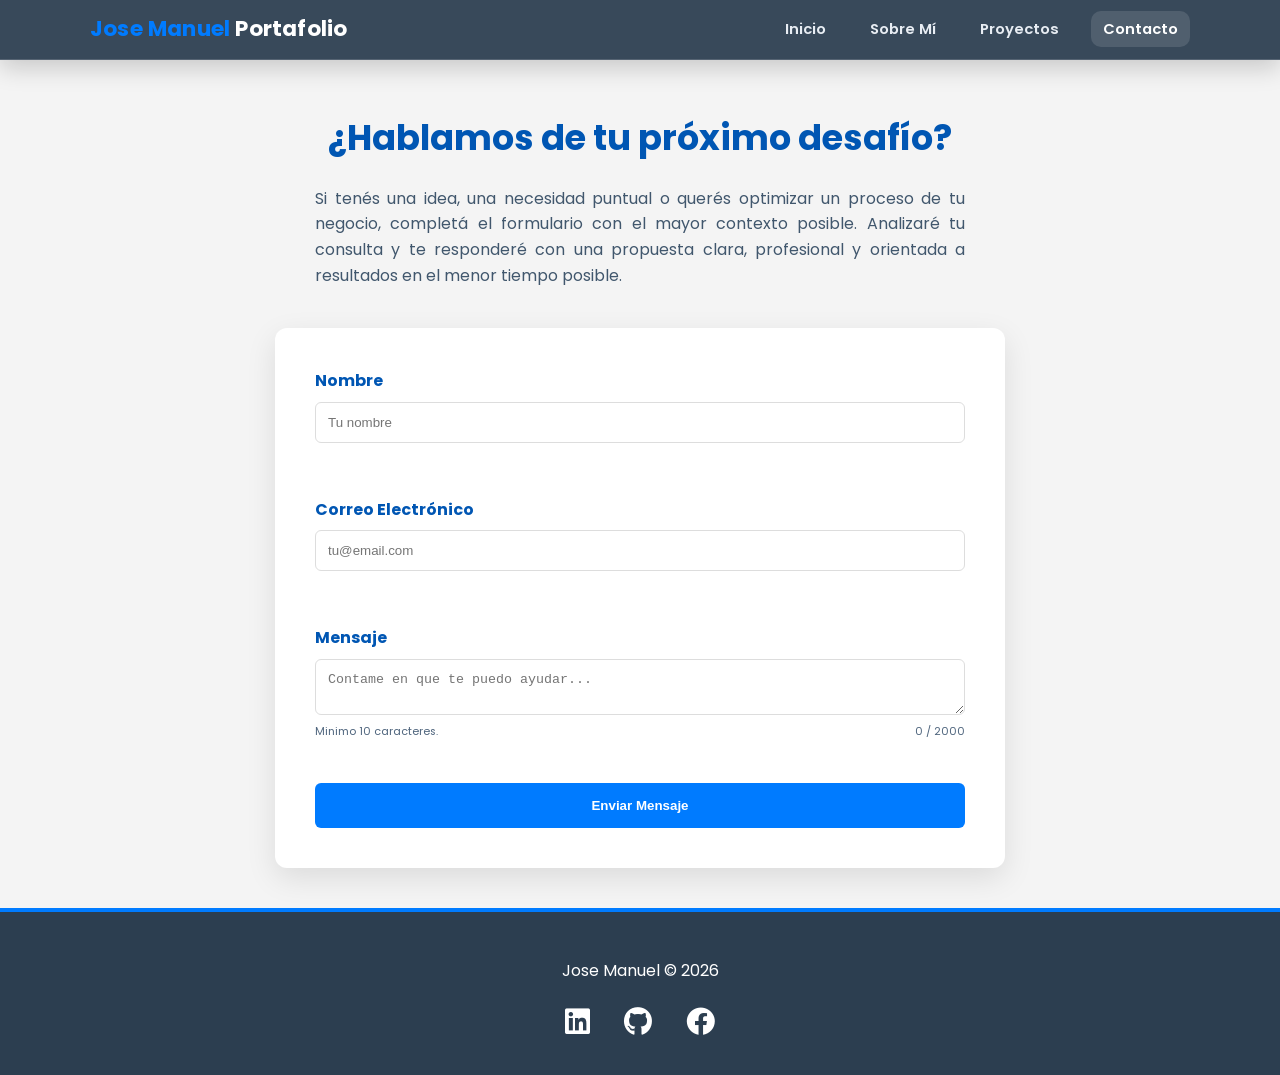
==== contacto.html @ e277f6f5 "Rediseño portfolio + mejoras de contacto y SMTP" ====
<!DOCTYPE html>
<html lang="es">
<head>
    <meta charset="UTF-8">
    <meta name="viewport" content="width=device-width, initial-scale=1.0">
    <link href="https://fonts.googleapis.com/css2?family=Poppins:wght@300;400;600;700&family=Roboto+Mono:wght@400;700&display=swap" rel="stylesheet">
    <link rel="stylesheet" href="https://cdnjs.cloudflare.com/ajax/libs/font-awesome/6.0.0-beta3/css/all.min.css">
    <link rel="stylesheet" href="css/normalize.css">
    <link rel="stylesheet" href="css/style.css">
    <title>Contacto</title>
</head>
<body>
    <header>
        <div class="container">
            <div id="branding">
                <h1><span class="highlight">Jose Manuel</span> Portafolio</h1>
            </div>
            <nav class="navigation">
                <button class="nav-toggle" type="button" aria-expanded="false" aria-label="Abrir menú" aria-controls="site-menu">
                    <span></span>
                    <span></span>
                    <span></span>
                </button>
                <ul id="site-menu">
                    <li><a href="index.html">Inicio</a></li>
                    <li><a href="sobremi.html">Sobre Mí</a></li>
                    <li><a href="proyectos.html">Proyectos</a></li>
                    <li class="current"><a href="contacto.html">Contacto</a></li>
                </ul>
            </nav>
        </div>
    </header>

    <section id="contact" class="container">
        <h2 class="section-title">¿Hablamos de tu próximo desafío?</h2>
        <p class="contact-lead">
            Si tenés una idea, una necesidad puntual o querés optimizar un proceso de tu negocio, completá el formulario con el mayor contexto posible.
            Analizaré tu consulta y te responderé con una propuesta clara, profesional y orientada a resultados en el menor tiempo posible.
        </p>
        
        <div class="contact-card">

            <form action="api/contact.php" method="POST" class="contact-form" novalidate>
                <div class="form-group">
                    <label for="name">Nombre</label>
                    <input type="text" name="name" id="name" minlength="2" maxlength="80" autocomplete="name" placeholder="Tu nombre" required>
                    <small class="field-error" id="name-error" aria-live="polite"></small>
                </div>
                <div class="form-group">
                    <label for="email">Correo Electrónico</label>
                    <input type="email" name="email" id="email" maxlength="150" autocomplete="email" placeholder="tu@email.com" required>
                    <small class="field-error" id="email-error" aria-live="polite"></small>
                </div>
                <div class="form-group">
                    <label for="message">Mensaje</label>
                    <textarea name="message" id="message" minlength="10" maxlength="2000" placeholder="Contame en que te puedo ayudar..." required></textarea>
                    <div class="field-meta">
                        <small class="field-help">Minimo 10 caracteres.</small>
                        <small class="char-counter" id="message-counter">0 / 2000</small>
                    </div>
                    <small class="field-error" id="message-error" aria-live="polite"></small>
                </div>
                <div class="hp-field" aria-hidden="true">
                    <label for="company">Empresa</label>
                    <input type="text" name="company" id="company" tabindex="-1" autocomplete="off">
                </div>
                <input type="hidden" name="started_at" id="started-at" value="">
                <button type="submit" class="btn btn-primary">Enviar Mensaje</button>
            </form>
            <p class="form-status" id="form-status" aria-live="polite"></p>
        </div>
    </section>

    <footer>
        <div class="container">
            <p>Jose Manuel &copy; 2026</p>
            <div class="social-icons">
                <a href="https://www.linkedin.com/in/josemanuell/" target="_blank" rel="noopener" aria-label="LinkedIn">
                    <i class="fab fa-linkedin"></i>
                </a>
                <a href="https://github.com/josemanuelweb" target="_blank" rel="noopener" aria-label="GitHub">
                    <i class="fab fa-github"></i>
                </a>
                <a href="https://www.facebook.com/profile.php?id=61586105055388" target="_blank" rel="noopener" aria-label="Facebook">
                    <i class="fab fa-facebook"></i>
                </a>
            </div>
        </div>
    </footer>

    <script src="js/script.js"></script>
</body>
</html>
---- css/style.css ----
/* --- VARIABLES Y CONFIGURACIÓN --- */
:root {
    --primary-color: #0056b3;    /* Azul Seniority */
    --secondary-color: #007bff;  /* Azul Acción */
    --bg-dark: #2c3e50;          /* Gris Oscuro (Header/Footer) */
    --bg-light: #f4f4f4;         /* Fondo General */
    --white: #ffffff;
    --text-color: #333;
    --shadow: 0 10px 30px rgba(0,0,0,0.1);
}

/* --- GENERALES --- */
body {
    font-family: 'Poppins', sans-serif;
    margin: 0;
    padding: 0;
    line-height: 1.6;
    color: var(--text-color);
    background-color: var(--bg-light);

    display: flex;
    flex-direction: column;
    min-height: 100vh;
    margin: 0;
}

main, section.container {
    flex: 1; /* Esto empuja el footer hacia abajo */
}

.container {
    width: 90%;
    max-width: 1100px;
    margin: auto;
    overflow: hidden;
}

/* --- ENCABEZADO (HEADER) --- */
header {
    position: sticky;
    top: 0;
    z-index: 1000;
    background: rgba(44, 62, 80, 0.94);
    backdrop-filter: blur(8px);
    color: var(--white);
    padding: 0.75rem 0;
    border-bottom: 1px solid rgba(255,255,255,0.15);
    box-shadow: 0 8px 24px rgba(0,0,0,0.18);
}

header .container {
    display: flex;
    justify-content: space-between;
    align-items: center;
    overflow: visible;
}

header #branding h1 {
    margin: 0;
    font-size: 1.35rem;
    letter-spacing: 0.2px;
}

header .highlight {
    color: var(--secondary-color);
}

/* Navegación */
.navigation ul {
    margin: 0;
    padding: 0;
    list-style: none;
    display: flex;
    gap: 20px;
}

.nav-toggle {
    display: none;
    width: 42px;
    height: 42px;
    border: 1px solid rgba(255,255,255,0.25);
    background: rgba(255,255,255,0.08);
    border-radius: 10px;
    cursor: pointer;
    align-items: center;
    justify-content: center;
    flex-direction: column;
    gap: 5px;
}

.nav-toggle span {
    width: 18px;
    height: 2px;
    border-radius: 2px;
    background: #fff;
    transition: transform 0.2s ease, opacity 0.2s ease;
}

.nav-toggle[aria-expanded="true"] span:nth-child(1) {
    transform: translateY(7px) rotate(45deg);
}

.nav-toggle[aria-expanded="true"] span:nth-child(2) {
    opacity: 0;
}

.nav-toggle[aria-expanded="true"] span:nth-child(3) {
    transform: translateY(-7px) rotate(-45deg);
}

.navigation a {
    color: #e8edf3;
    text-decoration: none;
    text-transform: none;
    font-size: 0.92rem;
    font-weight: 600;
    transition: 0.25s ease;
    padding: 8px 12px;
    border-radius: 10px;
}

.navigation a:hover, .current a {
    color: #ffffff;
    background: rgba(255,255,255,0.12);
}

/* --- SECCIÓN HERO (INICIO) --- */
.hero {
    text-align: center;
    padding: 80px 0;
    background: var(--white);
}

.hero h1 { 
    font-size: 2.5rem; 
    color: var(--primary-color); 
    margin-bottom: 10px; 
}

.eyebrow {
    display: inline-block;
    padding: 6px 12px;
    border-radius: 999px;
    background: #e6f0ff;
    color: var(--primary-color);
    font-size: 0.85rem;
    font-weight: 700;
    margin-bottom: 14px;
}

.subtitle { 
    font-size: 1.3rem; 
    font-weight: 600; 
    color: var(--secondary-color); 
}

.study-line {
    margin-top: 6px;
    font-weight: 600;
    color: #35506d;
}

.hero-copy {
    max-width: 760px;
    margin: 16px auto 0;
}

.hero-text { 
    max-width: 750px; 
    margin: 20px auto; 
}

.cta-group { 
    display: flex; 
    justify-content: center; 
    gap: 15px; 
    margin-top: 30px; 
}
.btn { 
    padding: 12px 25px; 
    border-radius: 5px; 
    text-decoration: none; 
    font-weight: bold; 
    transition: 0.3s; 
    display: inline-flex;
    align-items: center;
    justify-content: center;
    text-align: center;
}
.btn-primary { 
    background: var(--primary-color); 
    color: var(--white); 
}
.btn-secondary { 
    border: 2px solid var(--primary-color); 
    color: var(--primary-color); 
    background: transparent;
}
.btn:hover { 
    transform: translateY(-3px); 
    box-shadow: var(--shadow); 
}

.hero-actions {
    display: flex;
    justify-content: center;
    gap: 12px;
    margin-top: 30px;
    flex-wrap: wrap;
}

.highlight-project .project-card {
    display: grid;
    grid-template-columns: 1.1fr 1fr;
    gap: 28px;
    background: #fff;
    border-radius: 12px;
    box-shadow: var(--shadow);
    padding: 24px;
    align-items: center;
}

.project-highlight-content h3 {
    font-size: 1.5rem;
    color: var(--primary-color);
    margin-bottom: 8px;
}

.project-highlight-content p {
    margin-bottom: 14px;
}

/* --- SECCIÓN SOBRE MÍ --- */
.about-me-section {
    padding: 60px 0 20px;
}

.about-lead {
    max-width: 900px;
    margin: 0 auto 18px;
    text-align: center;
    color: #3f4f61;
}

.about-grid { 
    display: grid; 
    grid-template-columns: 2fr 1fr; 
    gap: 40px; 
    margin-top: 40px; 
}

.values-grid {
    display: grid;
    grid-template-columns: repeat(2, minmax(0, 1fr));
    gap: 16px;
}

.value-item {
    background: #ffffff;
    border-radius: 12px;
    padding: 18px;
    box-shadow: var(--shadow);
    border: 1px solid #e6edf5;
}

.value-item h4 {
    margin: 0 0 8px;
    color: var(--primary-color);
}

.value-item p {
    margin: 0;
    color: #4d5b69;
}

.about-stack { 
    background: var(--bg-dark); 
    color: var(--white); 
    padding: 25px; 
    border-radius: 10px; 
    box-shadow: var(--shadow);
    height: fit-content;
}
.tech-list { 
    list-style: none; 
    padding: 0; 
}
.tech-list li { 
    margin-bottom: 10px; 
    border-bottom: 1px solid rgba(255,255,255,0.1); 
    padding-bottom: 5px; 
}

/* --- PÁGINA DE PROYECTOS (UNIFICADA) --- */
.section-title { 
    text-align: center; 
    margin: 50px 0 30px; 
    font-size: 2.2rem; 
    color: var(--primary-color); 
}

.projects-list-unified {
    display: flex;
    flex-direction: column;
    gap: 40px;
    padding: 20px 0;
}

/* Cada tarjeta como un bloque horizontal sólido */
.project-card-row {
    display: flex; 
    justify-content: space-between; 
    align-items: stretch; 
    background: var(--white);
    border-radius: 12px;
    box-shadow: var(--shadow);
    overflow: hidden;
    min-height: 350px; 
    border-left: 10px solid var(--primary-color);
    transition: transform 0.3s ease;
}

.project-card-row:hover { transform: scale(1.01); }

.project-content {
    flex: 1; 
    padding: 40px;
    display: flex;
    flex-direction: column;
    justify-content: center;
}

.project-image-container {
    flex: 1; 
    max-width: 50%; 
    background: #f8f9fa;
}

.project-image-container img {
    width: 100%;
    height: 100%;
    object-fit: cover; 
}

/* Etiquetas y Tags */
.tag { 
    display: inline-block; 
    padding: 4px 10px; 
    border-radius: 4px; 
    font-size: 0.75rem; 
    font-weight: bold; 
    margin-bottom: 15px; 
    color: white; 
}
.tag-ia { background: #28a745; }
.tag-web { background: #e83e8c; }

.tech-tags { 
    display: flex; 
    flex-wrap: wrap; 
    gap: 8px; 
    margin: 15px 0; 
}
.tech-tags span { 
    background: #e1ecf4; 
    color: #39739d; 
    padding: 4px 10px; 
    border-radius: 4px; 
    font-size: 0.8rem; 
    font-weight: bold; 
}

/* --- FORMULARIO DE CONTACTO --- */
.contact-card { 
    background: var(--white); 
    padding: 40px; 
    border-radius: 12px; 
    box-shadow: var(--shadow); 
    max-width: 650px; 
    margin: 40px auto; 
    transition: transform 0.25s ease, box-shadow 0.25s ease;
}

.contact-card:hover {
    transform: translateY(-3px);
    box-shadow: 0 16px 38px rgba(0,0,0,0.13);
}

.contact-lead {
    max-width: 650px;
    margin: -10px auto 10px;
    text-align: justify !important;
    text-justify: inter-word;
    text-align-last: left;
    hyphens: auto;
    color: #41576d;
}

.contact-lead a {
    color: var(--primary-color);
    font-weight: 600;
    text-decoration: none;
}

.contact-form label { 
    display: block; margin-bottom: 5px; 
    font-weight: bold; 
    color: var(--primary-color); 
}
.contact-form input, 
.contact-form textarea { 
    width: 100%; 
    padding: 12px; 
    margin-bottom: 20px; 
    border: 1px solid #ddd; 
    border-radius: 6px; 
    box-sizing: border-box; 
    transition: border-color 0.2s ease, box-shadow 0.2s ease, background-color 0.2s ease;
}

.contact-form input:focus,
.contact-form textarea:focus {
    border-color: #7ba7ff;
    box-shadow: 0 0 0 4px rgba(0,123,255,0.14);
    outline: none;
    background-color: #fbfdff;
}
.contact-form button { 
    width: 100%; 
    background: var(--secondary-color); 
    color: white; 
    border: none; 
    padding: 15px; 
    font-weight: bold; 
    cursor: pointer; border-radius: 6px; 
}
.contact-form button:disabled {
    opacity: 0.7;
    cursor: not-allowed;
}

.contact-form input.is-invalid,
.contact-form textarea.is-invalid {
    border-color: #d93025;
    box-shadow: 0 0 0 3px rgba(217,48,37,0.14);
}

.field-meta {
    margin-top: -12px;
    margin-bottom: 8px;
    display: flex;
    justify-content: space-between;
    gap: 10px;
    color: #50667e;
    font-size: 0.82rem;
}

.field-error {
    display: block;
    margin-top: -10px;
    margin-bottom: 6px;
    min-height: 18px;
    color: #d93025;
    font-size: 0.82rem;
}

.hp-field {
    position: absolute;
    left: -9999px;
    width: 1px;
    height: 1px;
    overflow: hidden;
}

.form-status {
    margin: 16px 0 0;
    padding: 10px 12px;
    border-radius: 6px;
    font-weight: 600;
    display: none;
}
.form-status.is-success {
    display: block;
    background: #e9f8ef;
    color: #1f7a3f;
}
.form-status.is-error {
    display: block;
    background: #fdecec;
    color: #a32121;
}

/* --- PIE DE PÁGINA --- */
/* --- FOOTER UNIFICADO --- */
footer {
    background: #2c3e50;
    color: #ffffff;
    text-align: center;
    padding: 30px 0;
    border-top: #007bff 4px solid;
}

.social-icons {
    margin-top: 15px;
}

.social-icons a {
    color: white;
    font-size: 1.8rem;
    margin: 0 15px;
    transition: 0.3s;
    display: inline-block;
}

.social-icons a:hover {
    color: var(--secondary-color);
    transform: translateY(-5px);
}

/* --- RESPONSIVO --- */
@media (max-width: 768px) {
    .project-card-row {
        flex-direction: column;
        text-align: center;
    }
    .project-image-container {
        height: 200px;
    }
}

/* --- RESPONSIVE --- */
@media (max-width: 850px) {
    .project-card-row { flex-direction: column; }
    .project-image-container { max-width: 100%; height: 250px; }
    .project-image-container { order: 1; }
    .project-content { order: 2; }
    .about-grid { grid-template-columns: 1fr; }
    .values-grid { grid-template-columns: 1fr; }
    header .container {
        display: flex;
        flex-direction: row;
        align-items: center;
        justify-content: space-between;
        padding: 6px 0;
    }
    .navigation {
        width: auto;
        margin-left: auto;
        position: relative;
    }
    .nav-toggle { display: inline-flex; }
    .navigation ul {
        margin-top: 0;
        width: 240px;
        flex-direction: column;
        gap: 8px;
        max-height: 0;
        opacity: 0;
        overflow: hidden;
        pointer-events: none;
        transition: max-height 0.25s ease, opacity 0.2s ease;
        position: absolute;
        right: 0;
        top: calc(100% + 10px);
        background: rgba(44, 62, 80, 0.98);
        border: 1px solid rgba(255,255,255,0.15);
        border-radius: 10px;
        padding: 0 10px;
        z-index: 1001;
    }
    .navigation ul.is-open {
        max-height: 320px;
        opacity: 1;
        pointer-events: auto;
        padding: 10px;
    }
    .navigation li { width: 100%; }
    .navigation a {
        display: block;
        text-align: center;
    }
    .highlight-project .project-card { grid-template-columns: 1fr; }
    .contact-card { padding: 24px; }    .field-meta { flex-direction: column; align-items: flex-start; }
}

/* Fuerza a que las etiquetas y campos estén uno debajo del otro */
.contact-form .form-group {
    display: flex;
    flex-direction: column;
    margin-bottom: 20px;
    text-align: left;
}

.contact-form label {
    font-weight: bold;
    color: var(--primary-color);
    margin-bottom: 8px;
}

.contact-form input, 
.contact-form textarea {
    width: 100%;
    padding: 12px;
    border: 1px solid #ddd;
    border-radius: 6px;
    box-sizing: border-box; /* Crucial para que no se desborde */
}

.project-demo {
    width: 100%;
    max-width: 800px;
    display: block;
    margin: 20px auto;
    border-radius: 8px;
    box-shadow: 0 4px 20px rgba(0,0,0,0.15);
}
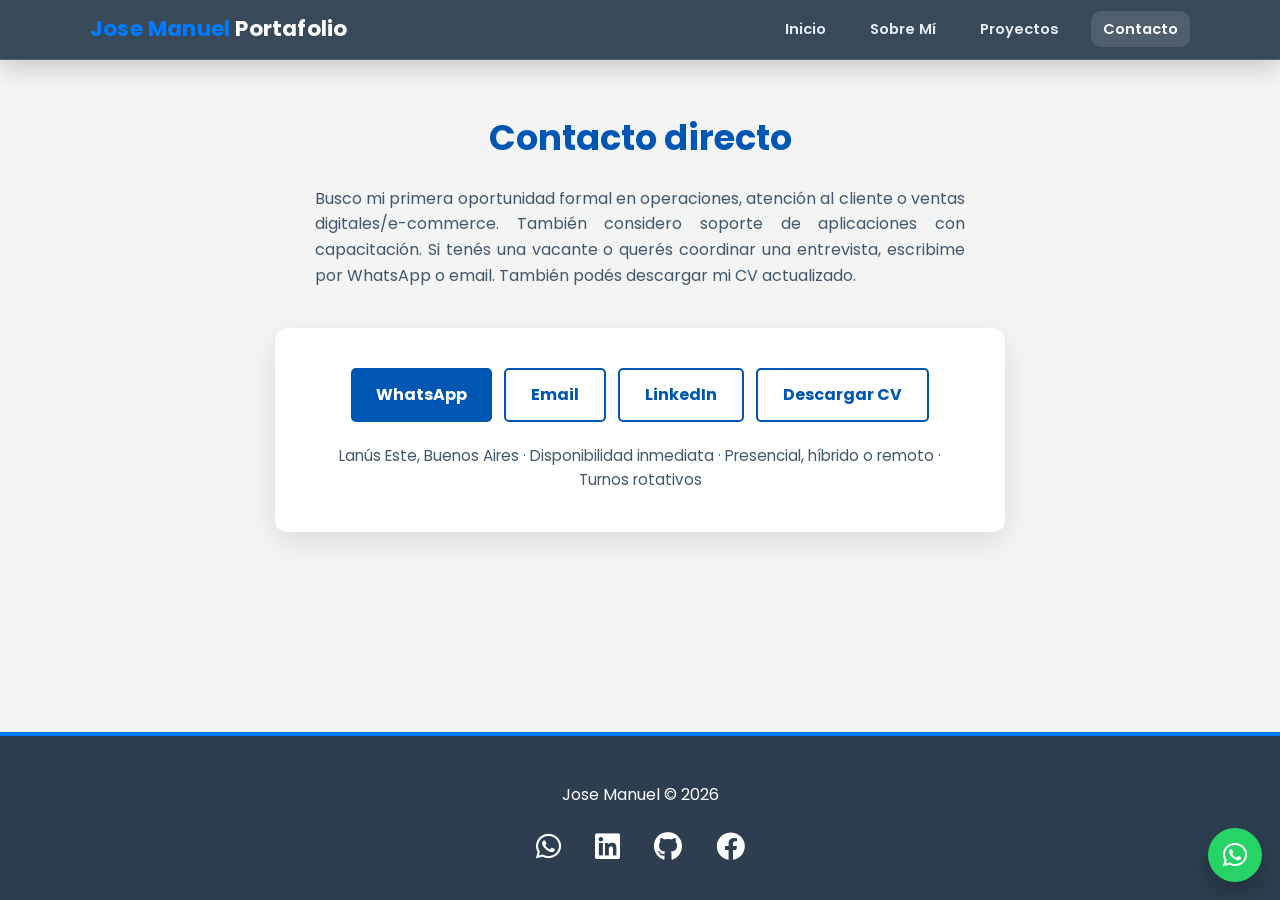
==== commit e0e34b56: "Actualizar portafolio a sitio estático y perfil de operaciones y ventas digitales" ====
--- a/contacto.html
+++ b/contacto.html
@@ -7,7 +7,8 @@
     <link rel="stylesheet" href="https://cdnjs.cloudflare.com/ajax/libs/font-awesome/6.0.0-beta3/css/all.min.css">
     <link rel="stylesheet" href="css/normalize.css">
     <link rel="stylesheet" href="css/style.css">
-    <title>Contacto</title>
+    <meta name="description" content="Contacto de José Manuel Castro Reina para oportunidades en operaciones, atención al cliente y ventas digitales/e-commerce en Buenos Aires.">
+    <title>Contacto | José Manuel Castro Reina</title>
 </head>
 <body>
     <header>
@@ -32,42 +33,19 @@
     </header>
 
     <section id="contact" class="container">
-        <h2 class="section-title">¿Hablamos de tu próximo desafío?</h2>
+        <h2 class="section-title">Contacto directo</h2>
         <p class="contact-lead">
-            Si tenés una idea, una necesidad puntual o querés optimizar un proceso de tu negocio, completá el formulario con el mayor contexto posible.
-            Analizaré tu consulta y te responderé con una propuesta clara, profesional y orientada a resultados en el menor tiempo posible.
+            Busco mi primera oportunidad formal en operaciones, atención al cliente o ventas digitales/e-commerce. También considero soporte de aplicaciones con capacitación. Si tenés una vacante o querés coordinar una entrevista, escribime por WhatsApp o email. También podés descargar mi CV actualizado.
         </p>
-        
+
         <div class="contact-card">
-
-            <form action="api/contact.php" method="POST" class="contact-form" novalidate>
-                <div class="form-group">
-                    <label for="name">Nombre</label>
-                    <input type="text" name="name" id="name" minlength="2" maxlength="80" autocomplete="name" placeholder="Tu nombre" required>
-                    <small class="field-error" id="name-error" aria-live="polite"></small>
-                </div>
-                <div class="form-group">
-                    <label for="email">Correo Electrónico</label>
-                    <input type="email" name="email" id="email" maxlength="150" autocomplete="email" placeholder="tu@email.com" required>
-                    <small class="field-error" id="email-error" aria-live="polite"></small>
-                </div>
-                <div class="form-group">
-                    <label for="message">Mensaje</label>
-                    <textarea name="message" id="message" minlength="10" maxlength="2000" placeholder="Contame en que te puedo ayudar..." required></textarea>
-                    <div class="field-meta">
-                        <small class="field-help">Minimo 10 caracteres.</small>
-                        <small class="char-counter" id="message-counter">0 / 2000</small>
-                    </div>
-                    <small class="field-error" id="message-error" aria-live="polite"></small>
-                </div>
-                <div class="hp-field" aria-hidden="true">
-                    <label for="company">Empresa</label>
-                    <input type="text" name="company" id="company" tabindex="-1" autocomplete="off">
-                </div>
-                <input type="hidden" name="started_at" id="started-at" value="">
-                <button type="submit" class="btn btn-primary">Enviar Mensaje</button>
-            </form>
-            <p class="form-status" id="form-status" aria-live="polite"></p>
+            <div class="contact-links">
+                <a class="btn btn-primary" href="https://wa.me/5491126268359?text=Hola%20Jos%C3%A9%2C%20vi%20tu%20portafolio%20y%20quiero%20consultarte%20por%20una%20oportunidad%20en%20operaciones%2C%20atenci%C3%B3n%20al%20cliente%20o%20e-commerce." target="_blank" rel="noopener">WhatsApp</a>
+                <a class="btn btn-secondary" href="mailto:jcmanueldj@gmail.com?subject=Oportunidad%20en%20operaciones%20%2F%20atenci%C3%B3n%20al%20cliente">Email</a>
+                <a class="btn btn-secondary" href="https://www.linkedin.com/in/josemanuell/" target="_blank" rel="noopener">LinkedIn</a>
+                <a class="btn btn-secondary" href="JoseManuel-CV.pdf" download>Descargar CV</a>
+            </div>
+            <p class="contact-meta">Lanús Este, Buenos Aires · Disponibilidad inmediata · Presencial, híbrido o remoto · Turnos rotativos</p>
         </div>
     </section>
 
@@ -75,10 +53,13 @@
         <div class="container">
             <p>Jose Manuel &copy; 2026</p>
             <div class="social-icons">
+                <a href="https://wa.me/5491126268359" target="_blank" rel="noopener" aria-label="WhatsApp">
+                    <i class="fab fa-whatsapp"></i>
+                </a>
                 <a href="https://www.linkedin.com/in/josemanuell/" target="_blank" rel="noopener" aria-label="LinkedIn">
                     <i class="fab fa-linkedin"></i>
                 </a>
-                <a href="https://github.com/josemanuelweb" target="_blank" rel="noopener" aria-label="GitHub">
+                <a href="https://github.com/JoseManuel-TI" target="_blank" rel="noopener" aria-label="GitHub">
                     <i class="fab fa-github"></i>
                 </a>
                 <a href="https://www.facebook.com/profile.php?id=61586105055388" target="_blank" rel="noopener" aria-label="Facebook">
@@ -88,6 +69,7 @@
         </div>
     </footer>
 
+    <a class="whatsapp-float" href="https://wa.me/5491126268359" target="_blank" rel="noopener" aria-label="Escribime por WhatsApp"><i class="fab fa-whatsapp"></i></a>
     <script src="js/script.js"></script>
 </body>
 </html>
--- a/css/style.css
+++ b/css/style.css
@@ -400,6 +400,44 @@
     color: var(--primary-color);
     font-weight: 600;
     text-decoration: none;
+}
+
+.contact-links {
+    display: flex;
+    flex-wrap: wrap;
+    gap: 12px;
+    justify-content: center;
+}
+
+.contact-meta {
+    margin: 22px 0 0;
+    text-align: center;
+    color: #41576d;
+    font-size: 0.95rem;
+}
+
+.whatsapp-float {
+    position: fixed;
+    right: 18px;
+    bottom: 18px;
+    z-index: 999;
+    width: 54px;
+    height: 54px;
+    border-radius: 50%;
+    background: #25d366;
+    color: #ffffff;
+    display: flex;
+    align-items: center;
+    justify-content: center;
+    font-size: 1.7rem;
+    text-decoration: none;
+    box-shadow: 0 10px 25px rgba(0, 0, 0, 0.25);
+    transition: transform 0.2s ease, box-shadow 0.2s ease;
+}
+
+.whatsapp-float:hover {
+    transform: translateY(-3px) scale(1.03);
+    box-shadow: 0 14px 30px rgba(0, 0, 0, 0.3);
 }
 
 .contact-form label { 
